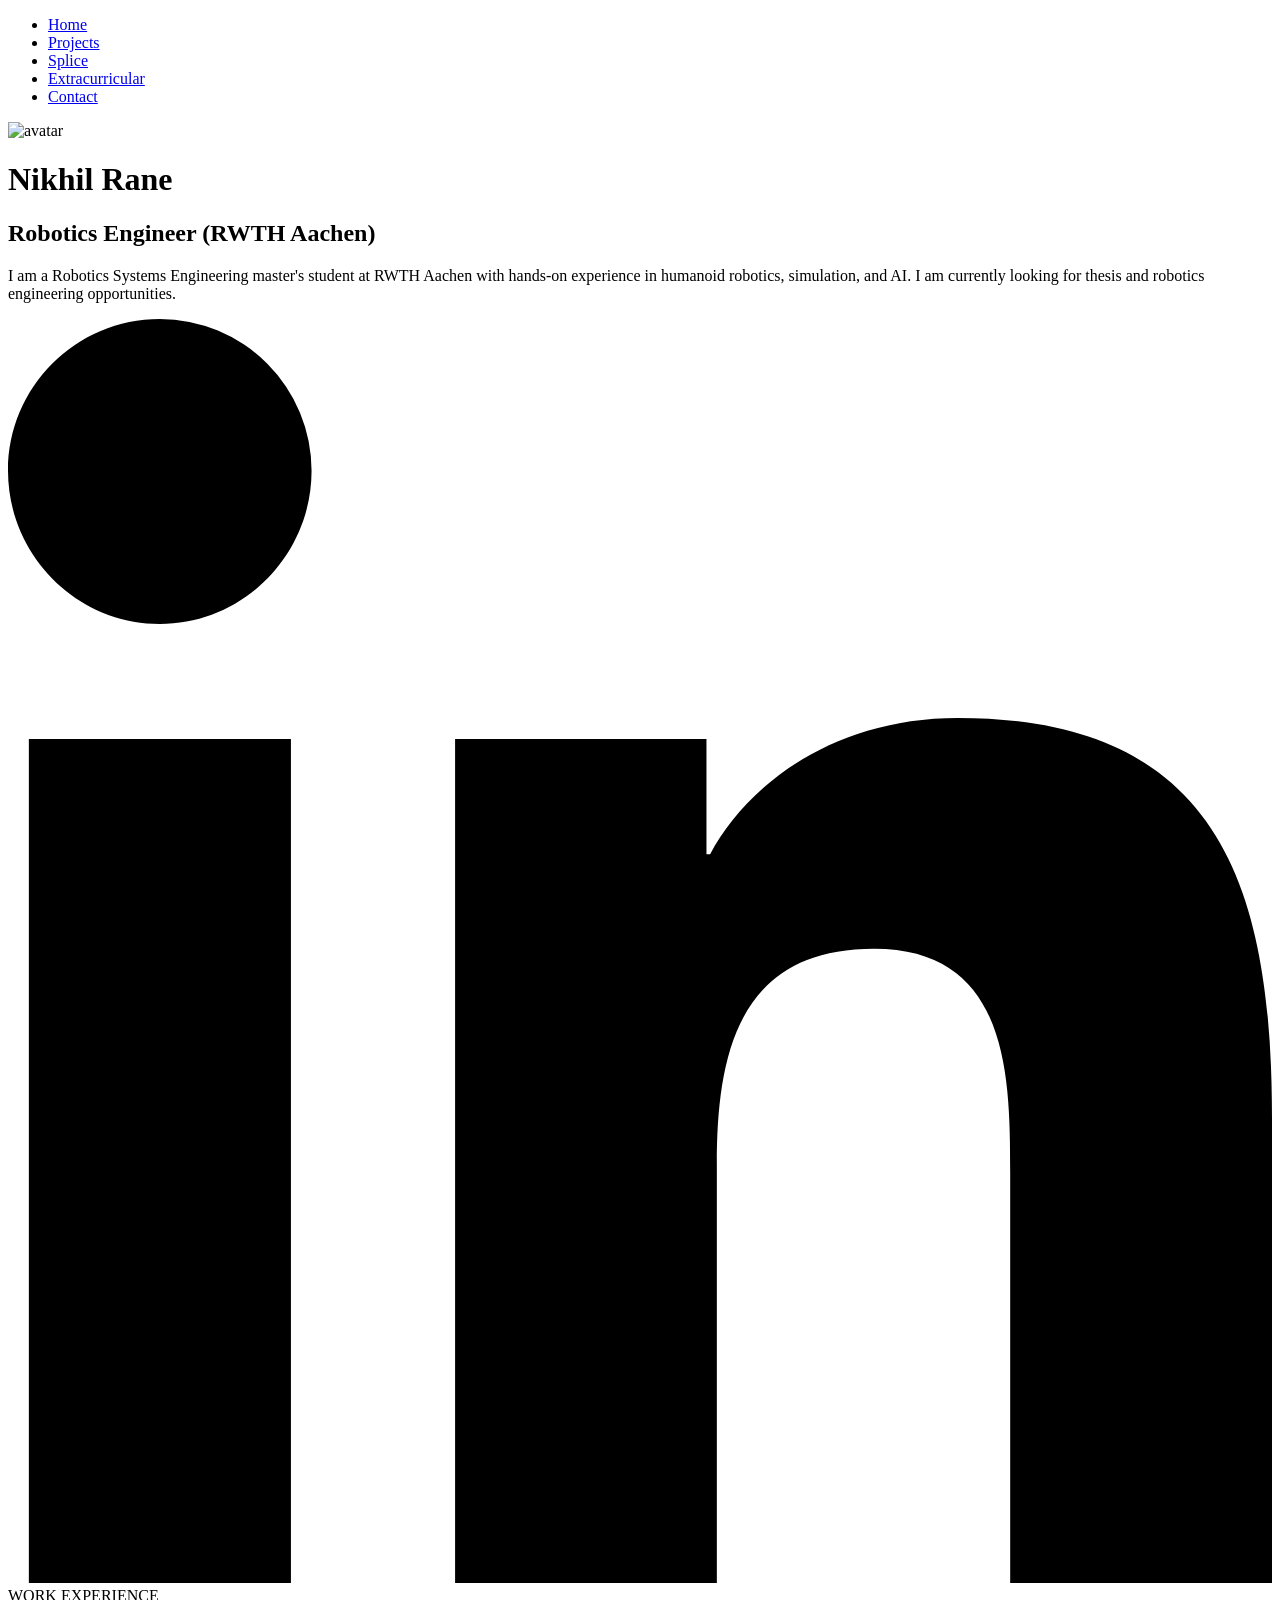
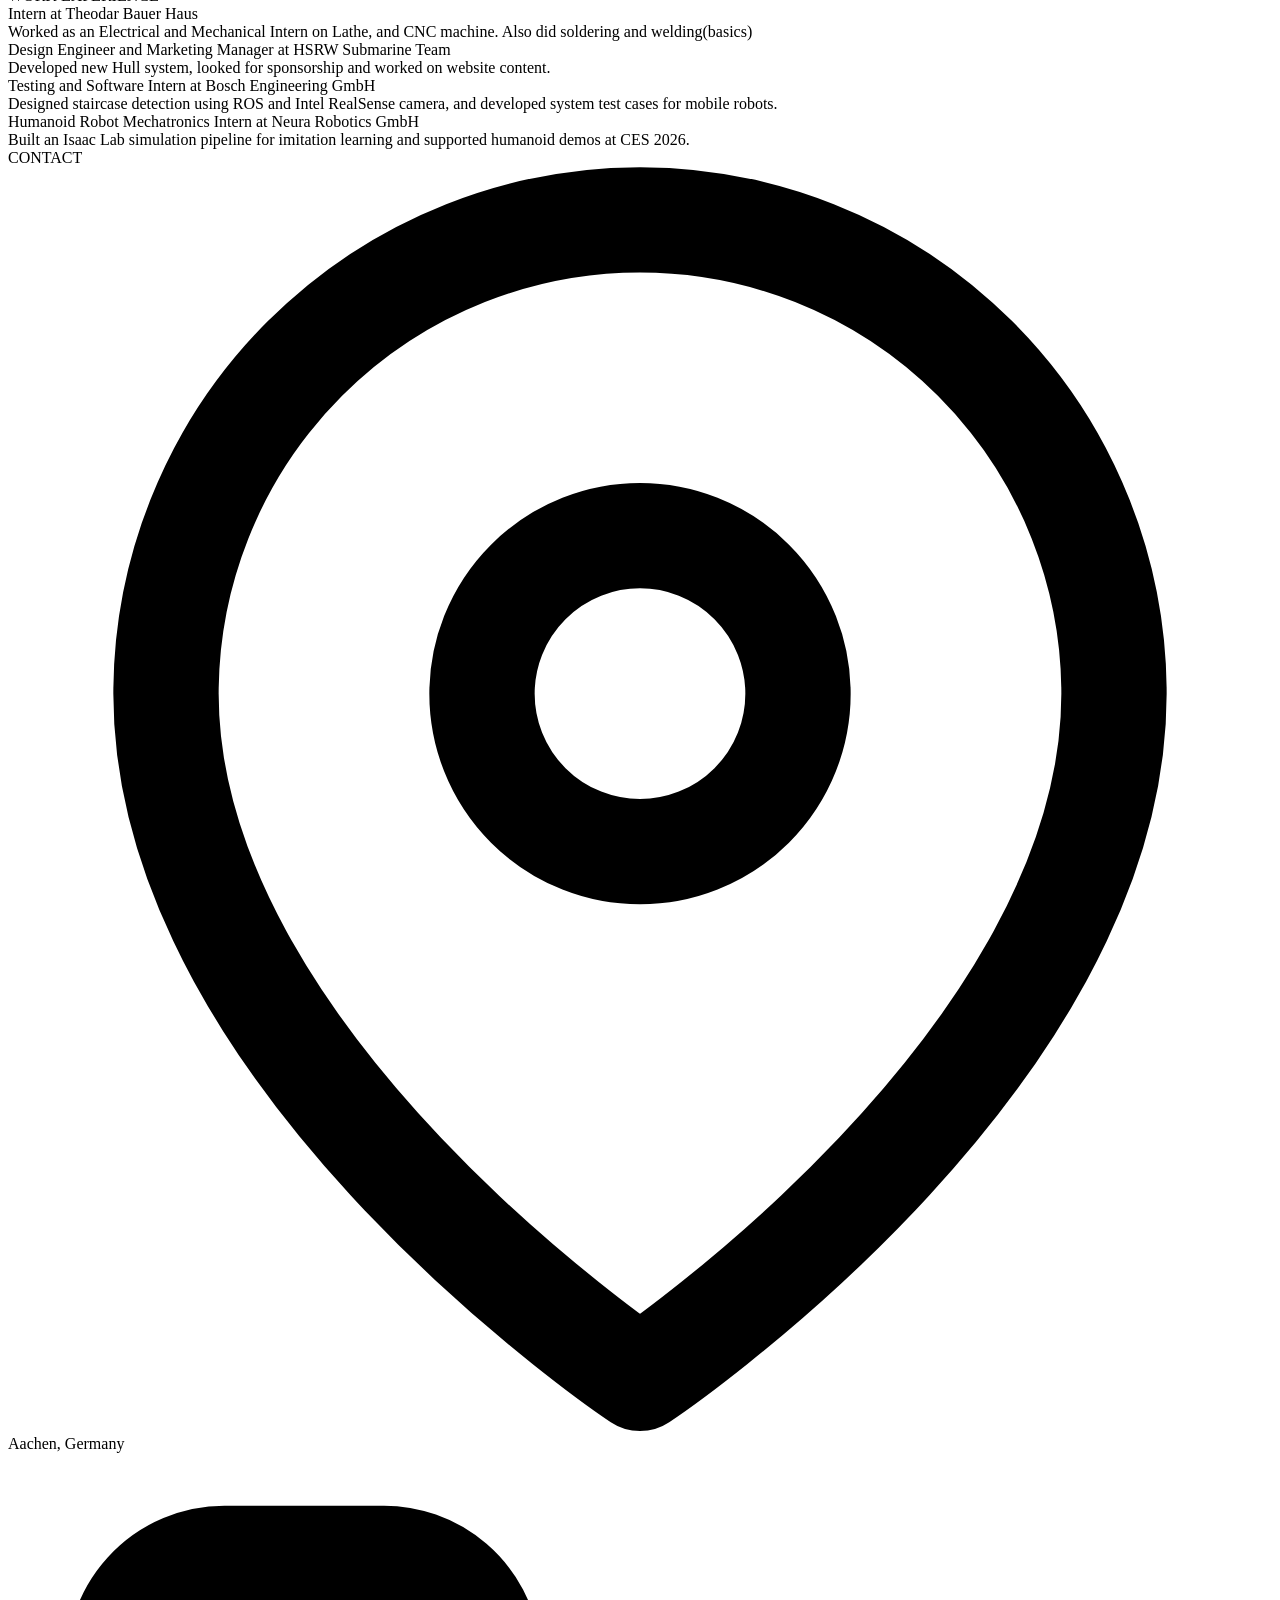
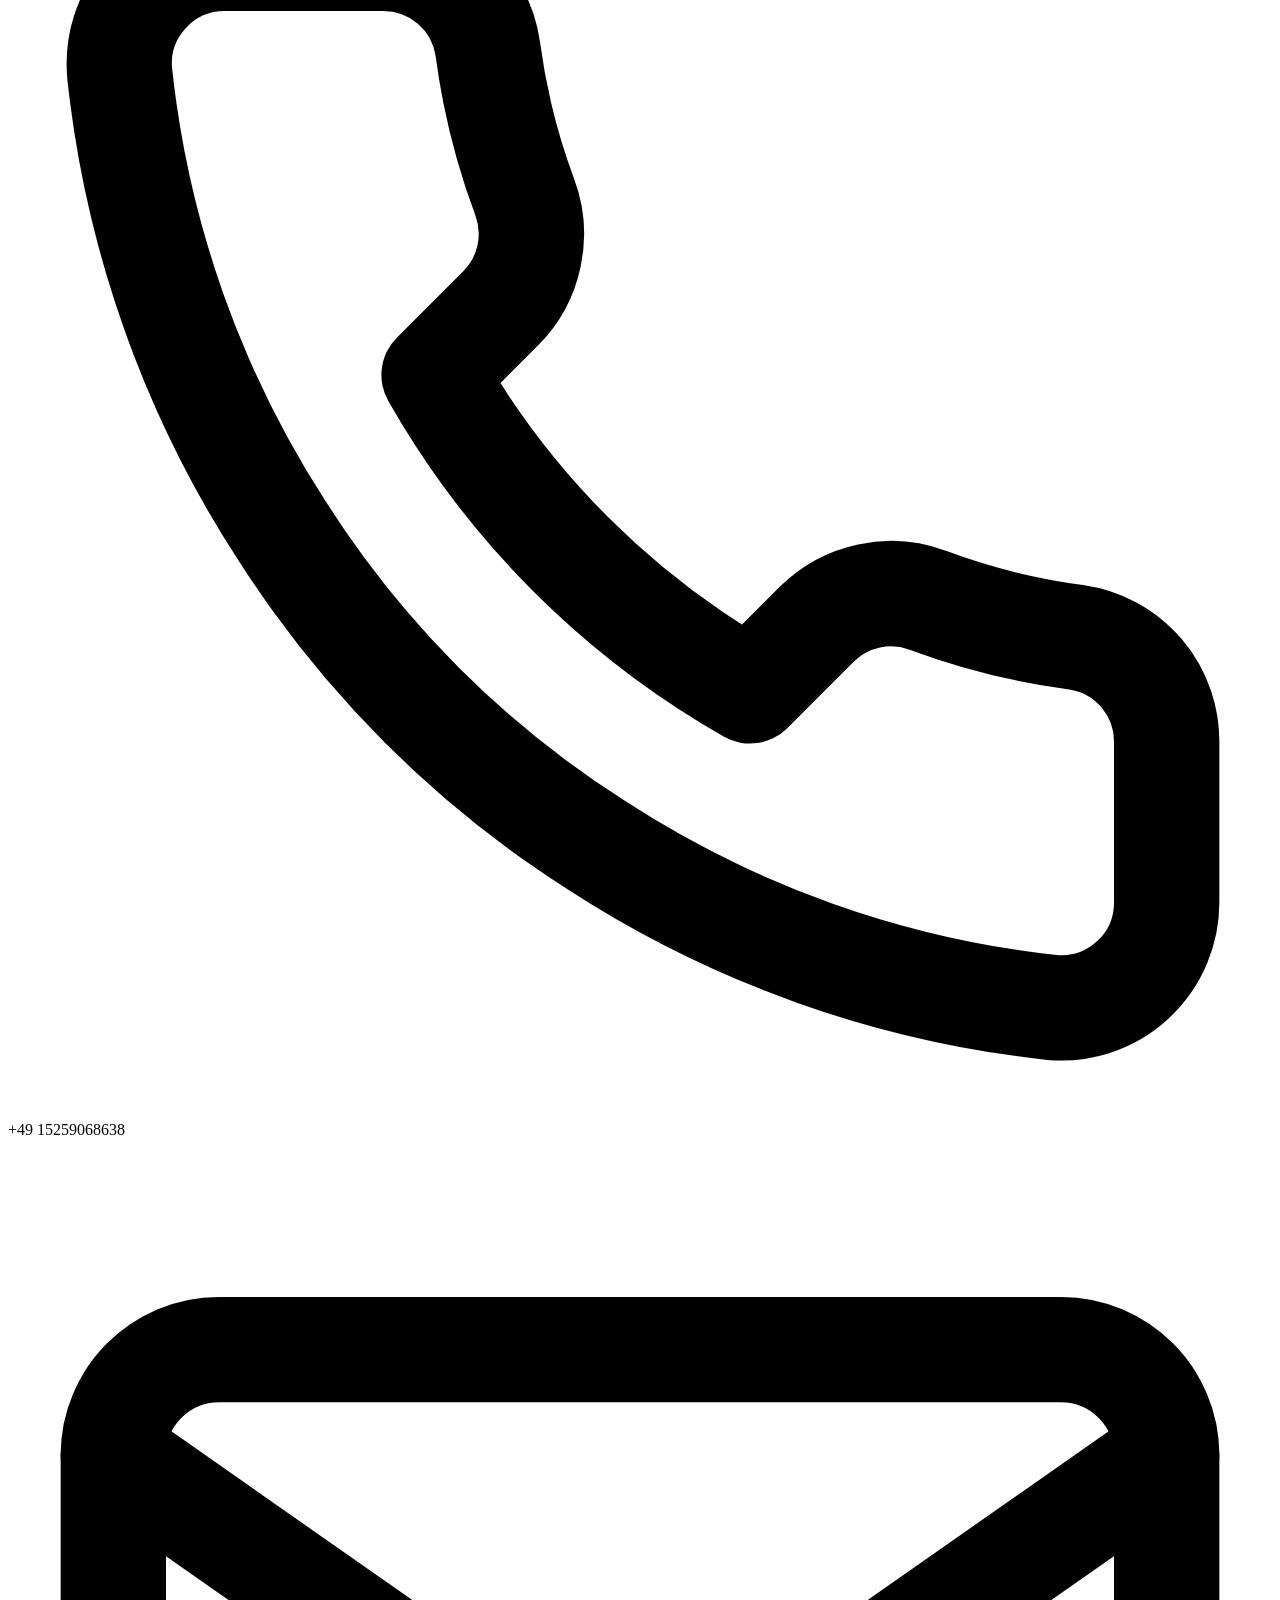
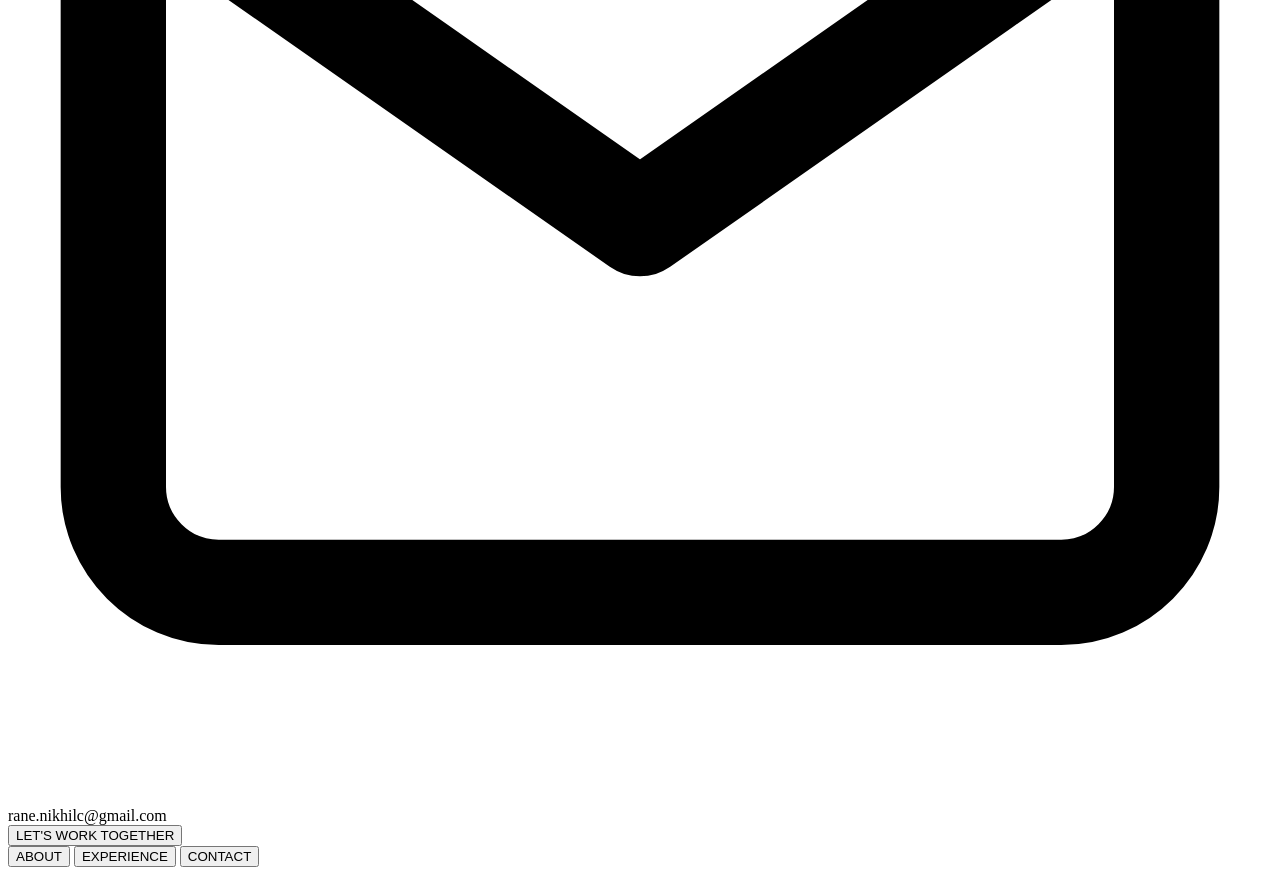
==== index.html @ 12a40ff7 "Update homepage profile and navigation. Co-authored-by: Cursor <cursoragent@cursor.com>" ====
<!DOCTYPE html>
<html lang="en" >
<head>
  <meta charset="UTF-8">
  <title>Nikhil's Website</title>
  <link rel="stylesheet" href="https://cdnjs.cloudflare.com/ajax/libs/normalize/5.0.0/normalize.min.css">
  <meta name="viewport" content="width=device-width, initial-scale=1">
  <meta name="description" content=" Nikhil's Personal website">
  <meta name="keywords" content="nikhil, rane, nikerane, machine learning, deep learning, web development, robotics, ubuntu, c, c++, python, git" >
  
  <meta property="og:title" content="Nikhil's Personal website" />
  <meta property="og:type" content="website" />
  <meta data-react-helmet="true" property="og:image" content="https://images.unsplash.com/photo-1589561253898-768105ca91a8?ixid=MXwxMjA3fDB8MHxwaG90by1wYWdlfHx8fGVufDB8fHw%3D&ixlib=rb-1.2.1&auto=format&fit=crop&w=1349&q=80" />
  <meta data-react-helmet="true" property="og:image:type" content="image/jpeg" />
  <meta property="og:image:width" content="1349" />
  <meta property="og:image:height" content="901" />
  <meta property="og:url" content="https://nikerane.github.io" />

<link rel="stylesheet" href="./style.css">

<link rel="apple-touch-icon" href="https://img.icons8.com/emoji/48/000000/glasses-emoji.png">
<link rel="icon" type="image/x-icon" href="https://img.icons8.com/emoji/48/000000/sunglasses.png">
</head>
<body>

  <header> 
    <nav>
        <ul class="nav__links">
            <li><a href="./index.html"> Home</a></li>
            <li><a href="project.html"> Projects</a></li>
            <li><a href="./Splice.html"> Splice</a></li>
            <li><a href="./extracurricular.html"> Extracurricular</a></li>
            <li><a href="https://loving-wozniak-2f3c97.netlify.app/"> Contact</a></li>
        </ul>
    </nav>
</header>

<!-- partial:index.partial.html -->
<div class="card" data-state="#about">
  <div class="card-header">
    <div class="card-cover" style="background-image: url(./assets/images/User.jpg);"></div>
    <img class="card-avatar" src="assets/images/User.jpg" alt="avatar">
    <h1 class="card-fullname">Nikhil Rane</h1>
    <h2 class="card-jobtitle">Robotics Engineer (RWTH Aachen)</h2>
  </div>
  <div class="card-main">
    <div class="card-section is-active" id="about">
      <div class="card-content">
        <div class="card-subtitle"></div>
        <p class="card-desc">I am a Robotics Systems Engineering master's student at RWTH Aachen with hands-on experience in humanoid robotics, simulation, and AI.
                             I am currently looking for thesis and robotics engineering opportunities.
        </p>
      </div>
      <div class="card-social">
        <a href="https://www.linkedin.com/in/nikhil-chandramohan-rane/"><svg viewBox="0 0 24 24" xmlns="http://www.w3.org/2000/svg" >
            <path d="M23.994 24v-.001H24v-8.802c0-4.306-.927-7.623-5.961-7.623-2.42 0-4.044 1.328-4.707 2.587h-.07V7.976H8.489v16.023h4.97v-7.934c0-2.089.396-4.109 2.983-4.109 2.549 0 2.587 2.384 2.587 4.243V24zM.396 7.977h4.976V24H.396zM2.882 0C1.291 0 0 1.291 0 2.882s1.291 2.909 2.882 2.909 2.882-1.318 2.882-2.909A2.884 2.884 0 002.882 0z" /></svg></a>
      </div>
    </div>
    <div class="card-section" id="experience">
      <div class="card-content">
        <div class="card-subtitle">WORK EXPERIENCE</div>
        <div class="card-timeline">
          <div class="card-item" data-year="2017">
            <div class="card-item-title">Intern at <span>Theodar Bauer Haus</span></div>
            <div class="card-item-desc">Worked as an Electrical and Mechanical Intern
                                        on Lathe, and CNC machine. Also did soldering
                                        and welding(basics)
            </div>
          </div>
          <div class="card-item" data-year="2019">
            <div class="card-item-title">Design Engineer and Marketing Manager at <span>HSRW Submarine Team</span></div>
            <div class="card-item-desc">Developed new Hull system,
                                        looked for sponsorship and worked on website content.
            </div>
          </div>
          <div class="card-item" data-year="2021">
            <div class="card-item-title">Testing and Software Intern at <span>Bosch Engineering GmbH</span></div>
            <div class="card-item-desc">Designed staircase detection using ROS and Intel RealSense camera,
                                        and developed system test cases for mobile robots.
            </div>
          </div>
          <div class="card-item" data-year="2025">
            <div class="card-item-title">Humanoid Robot Mechatronics Intern at <span>Neura Robotics GmbH</span></div>
            <div class="card-item-desc">Built an Isaac Lab simulation pipeline for imitation learning
                                        and supported humanoid demos at CES 2026.
            </div>
          </div>
        </div>
      </div>
    </div>
    <div class="card-section" id="contact">
      <div class="card-content">
        <div class="card-subtitle">CONTACT</div>
        <div class="card-contact-wrapper">
          <div class="card-contact">
            <svg xmlns="http://www.w3.org/2000/svg" viewBox="0 0 24 24" fill="none" stroke="currentColor" stroke-width="2" stroke-linecap="round" stroke-linejoin="round">
              <path d="M21 10c0 7-9 13-9 13s-9-6-9-13a9 9 0 0118 0z" />
              <circle cx="12" cy="10" r="3" /></svg>
             Aachen, Germany
          </div>
          <div class="card-contact">
            <svg xmlns="http://www.w3.org/2000/svg" viewbox="0 0 24 24" fill="none" stroke="currentColor" stroke-width="2" stroke-linecap="round" stroke-linejoin="round">
              <path d="M22 16.92v3a2 2 0 01-2.18 2 19.79 19.79 0 01-8.63-3.07 19.5 19.5 0 01-6-6 19.79 19.79 0 01-3.07-8.67A2 2 0 014.11 2h3a2 2 0 012 1.72 12.84 12.84 0 00.7 2.81 2 2 0 01-.45 2.11L8.09 9.91a16 16 0 006 6l1.27-1.27a2 2 0 012.11-.45 12.84 12.84 0 002.81.7A2 2 0 0122 16.92z" /></svg>+49 15259068638</div>
          <div class="card-contact">
            <svg xmlns="http://www.w3.org/2000/svg" viewBox="0 0 24 24" fill="none" stroke="currentColor" stroke-width="2" stroke-linecap="round" stroke-linejoin="round">
              <path d="M4 4h16c1.1 0 2 .9 2 2v12c0 1.1-.9 2-2 2H4c-1.1 0-2-.9-2-2V6c0-1.1.9-2 2-2z" />
              <path d="M22 6l-10 7L2 6" /></svg>
                rane.nikhilc@gmail.com
          </div>
          <div>
            <a href="https://loving-wozniak-2f3c97.netlify.app">
              <button class="contact-me">LET'S WORK TOGETHER</button>
            </a>
            
          </div>
          
        </div>
      </div>
    </div>
    <div class="card-buttons">
      <button data-section="#about" class="is-active">ABOUT</button>
      <button data-section="#experience">EXPERIENCE</button>
      <button data-section="#contact">CONTACT</button>
    </div>
  </div>
</div>
<div class="heading" data-target-resolver>
</div>
<!-- partial -->
  <script  src="./script.js"></script>

</body>
</html>
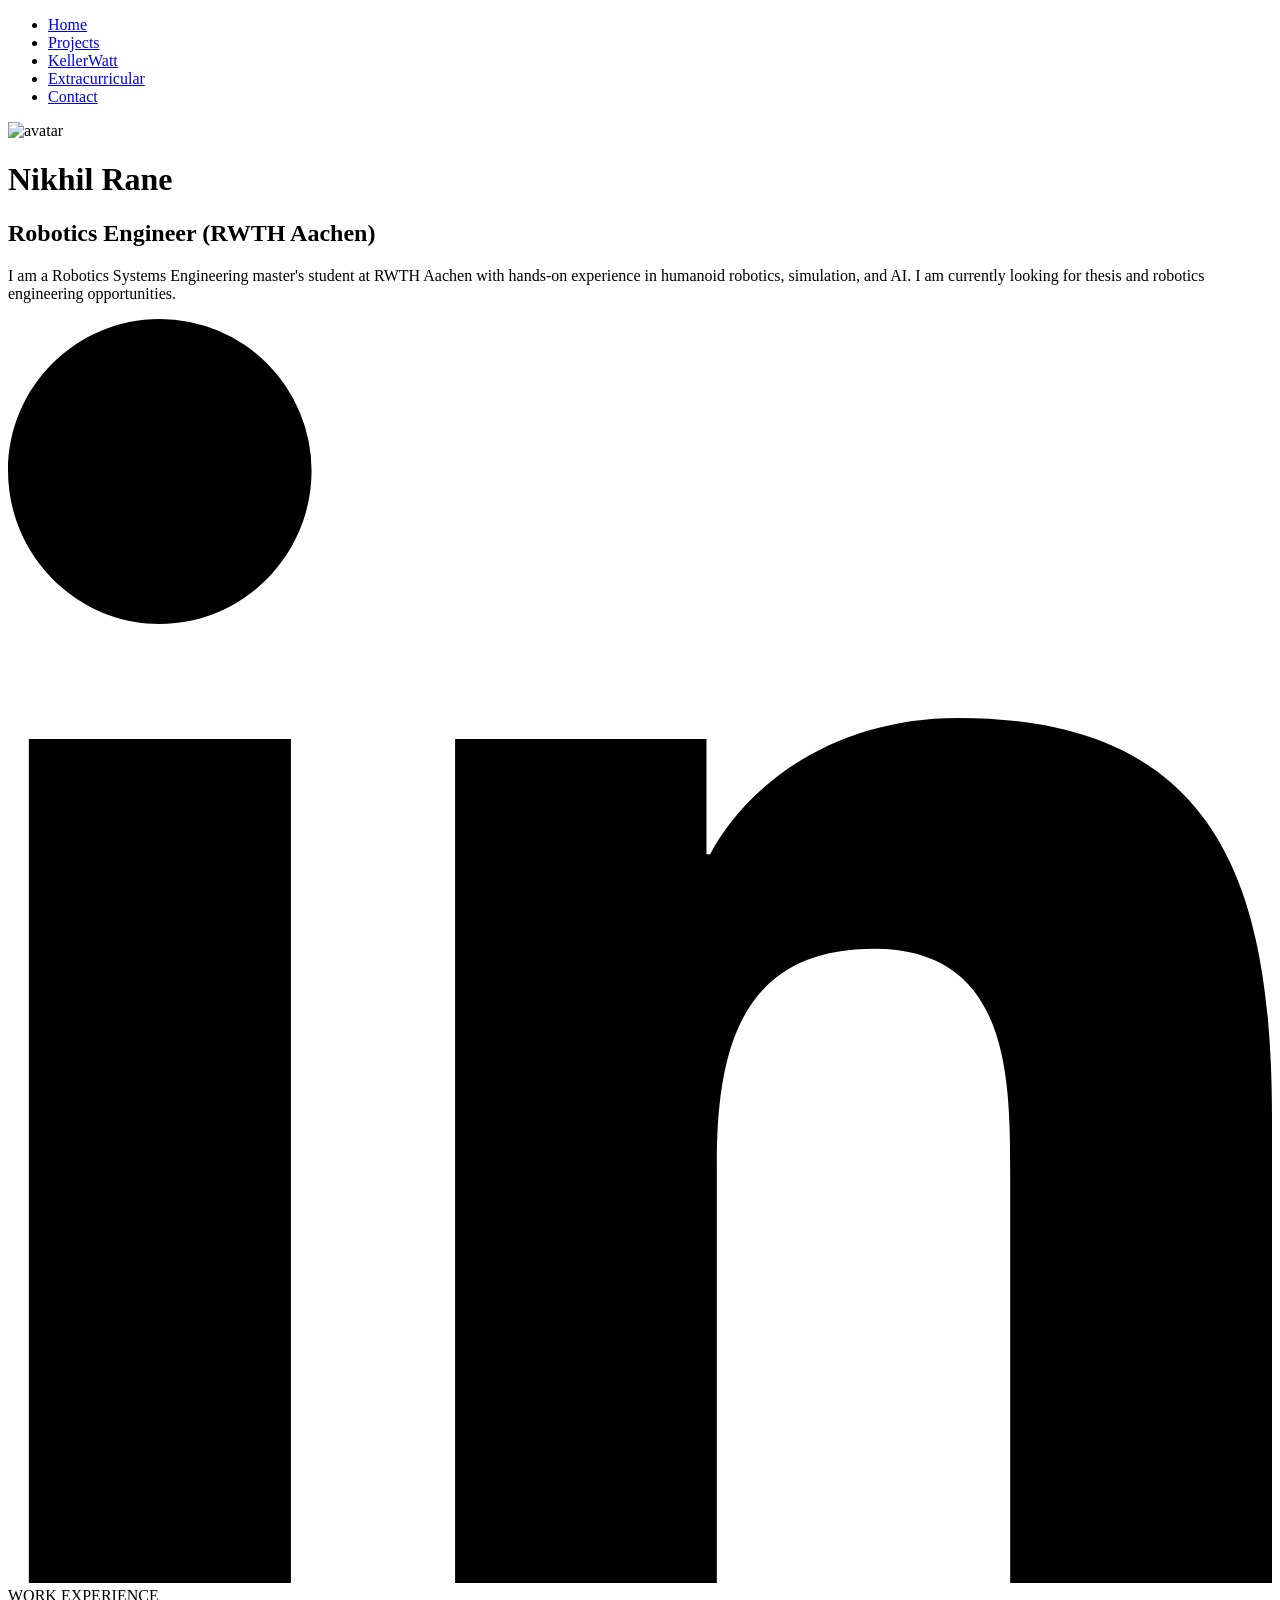
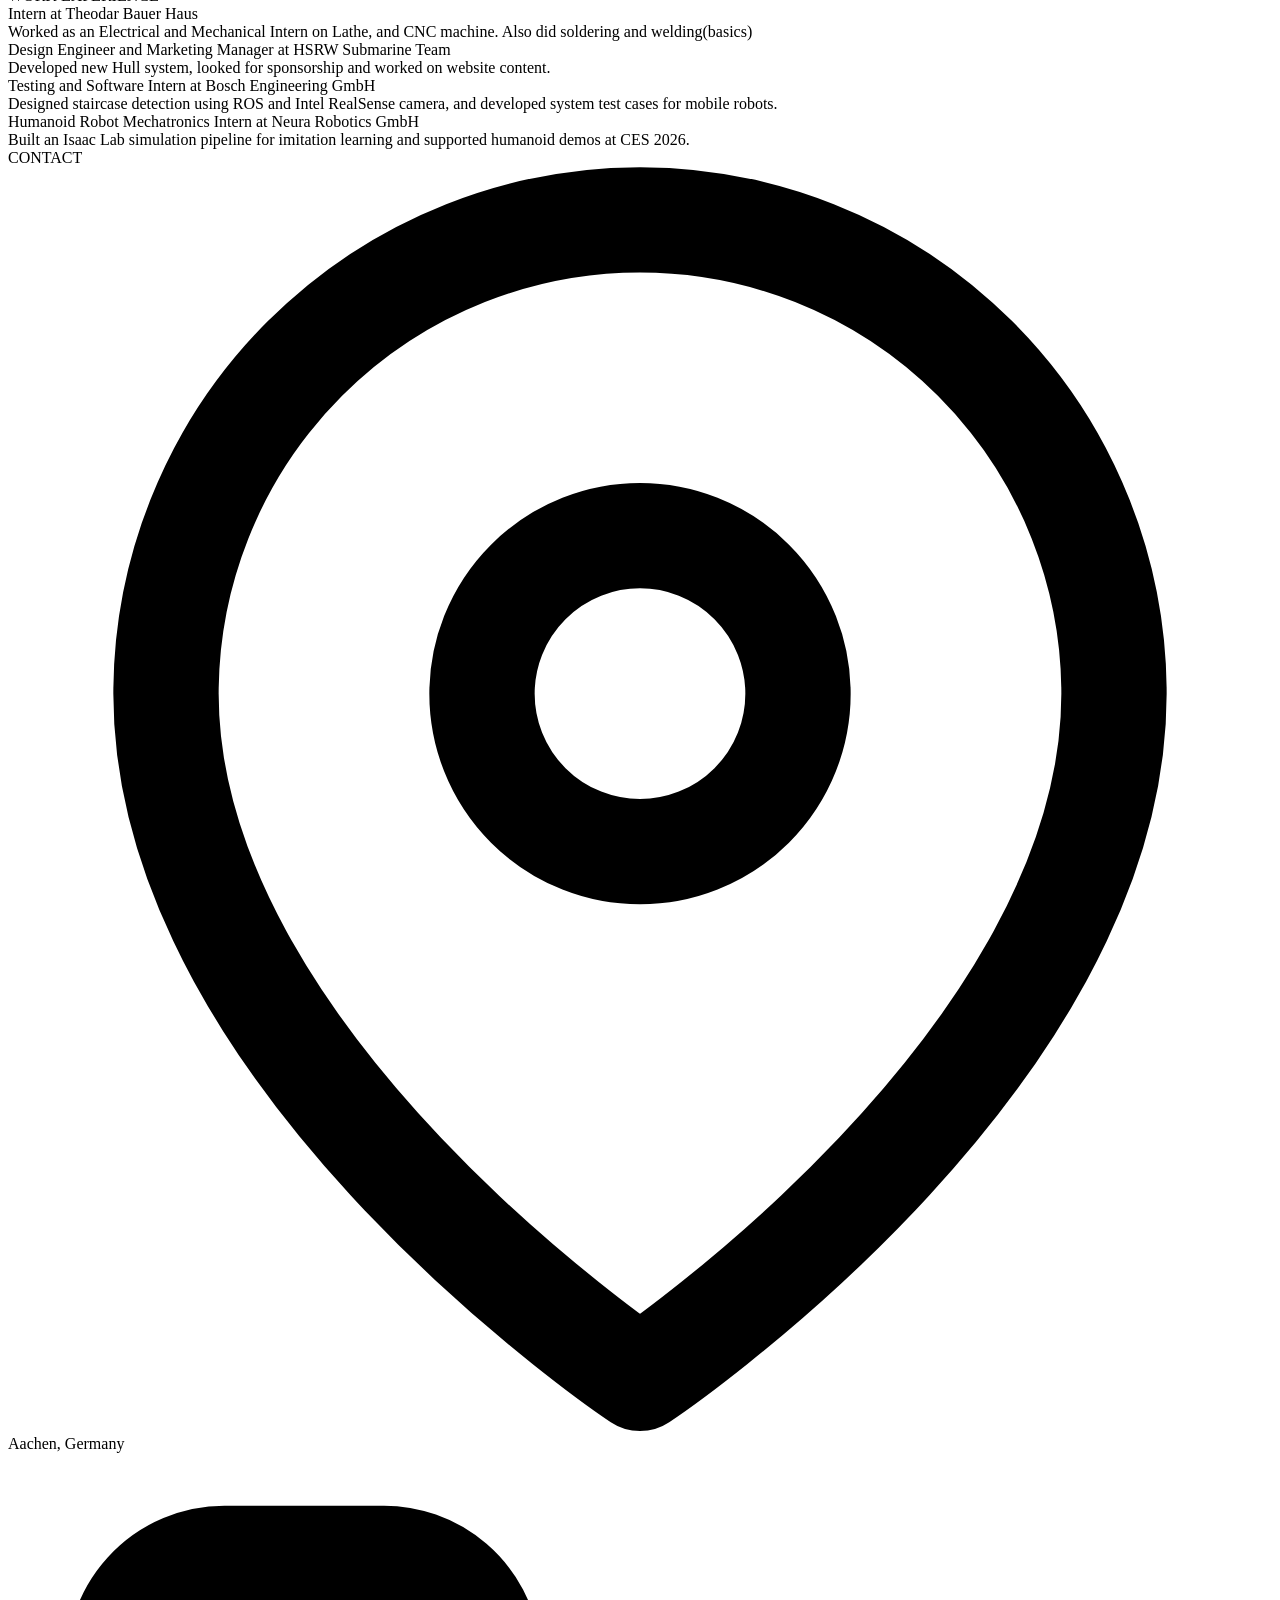
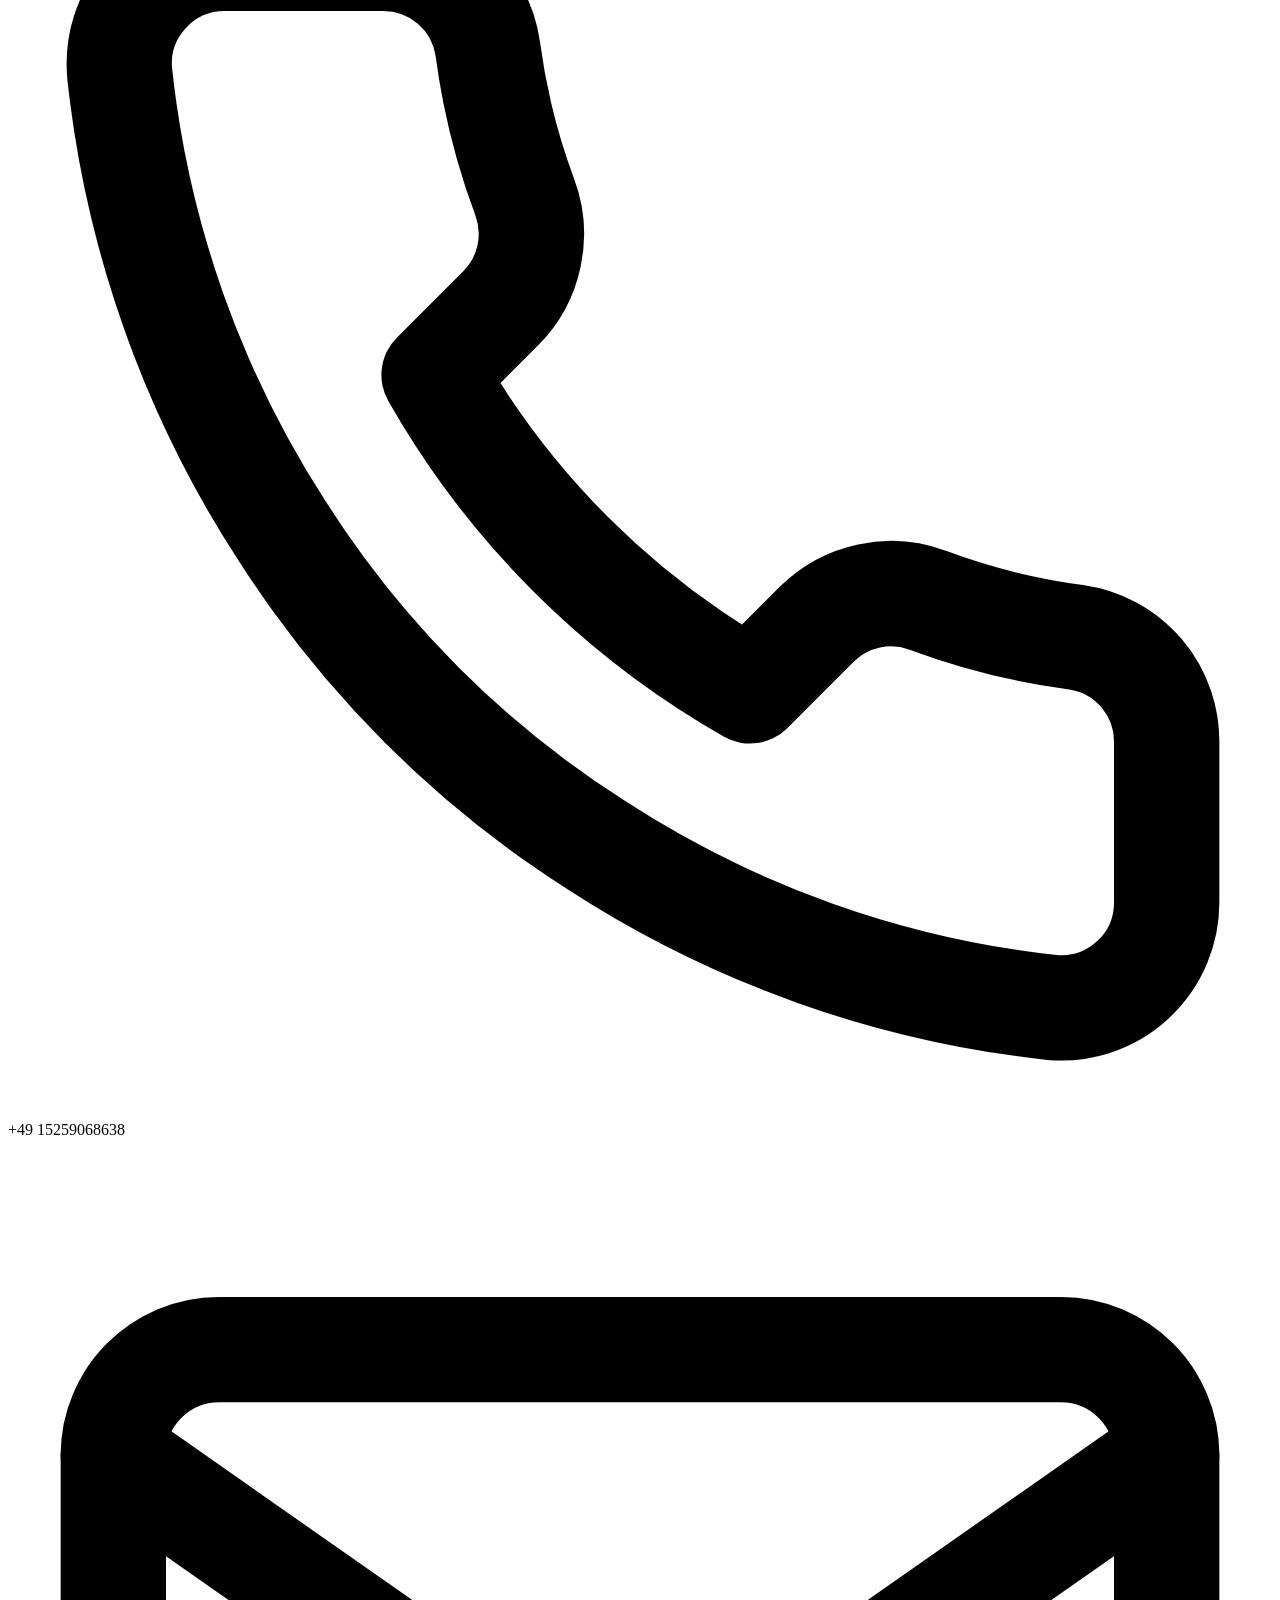
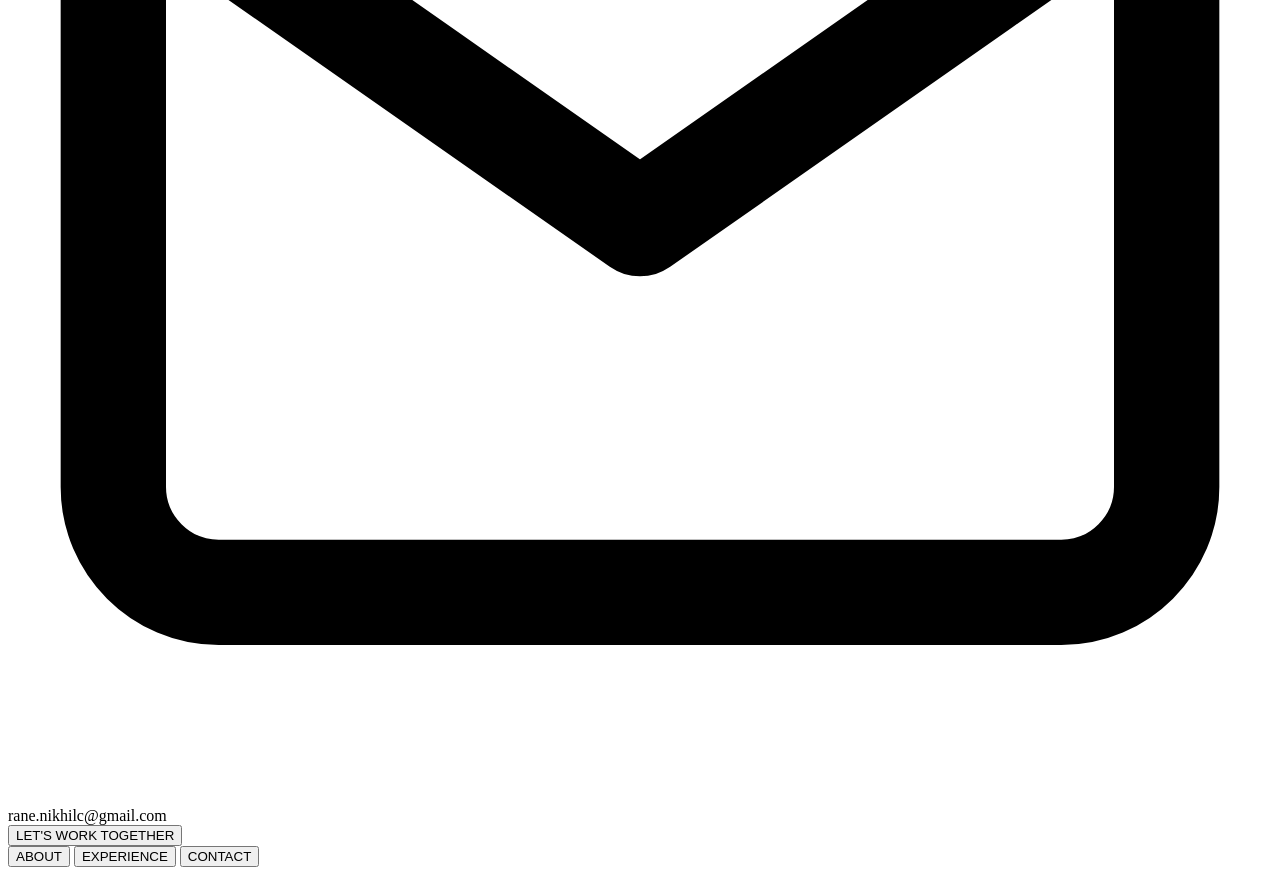
==== commit 59893e59: "Replace Splice with KellerWatt landing page - Remove Splice.html - Add KellerWatt package as kellerw" ====
--- a/index.html
+++ b/index.html
@@ -28,7 +28,7 @@
         <ul class="nav__links">
             <li><a href="./index.html"> Home</a></li>
             <li><a href="project.html"> Projects</a></li>
-            <li><a href="./Splice.html"> Splice</a></li>
+            <li><a href="./kellerwatt/index.html"> KellerWatt</a></li>
             <li><a href="./extracurricular.html"> Extracurricular</a></li>
             <li><a href="https://loving-wozniak-2f3c97.netlify.app/"> Contact</a></li>
         </ul>
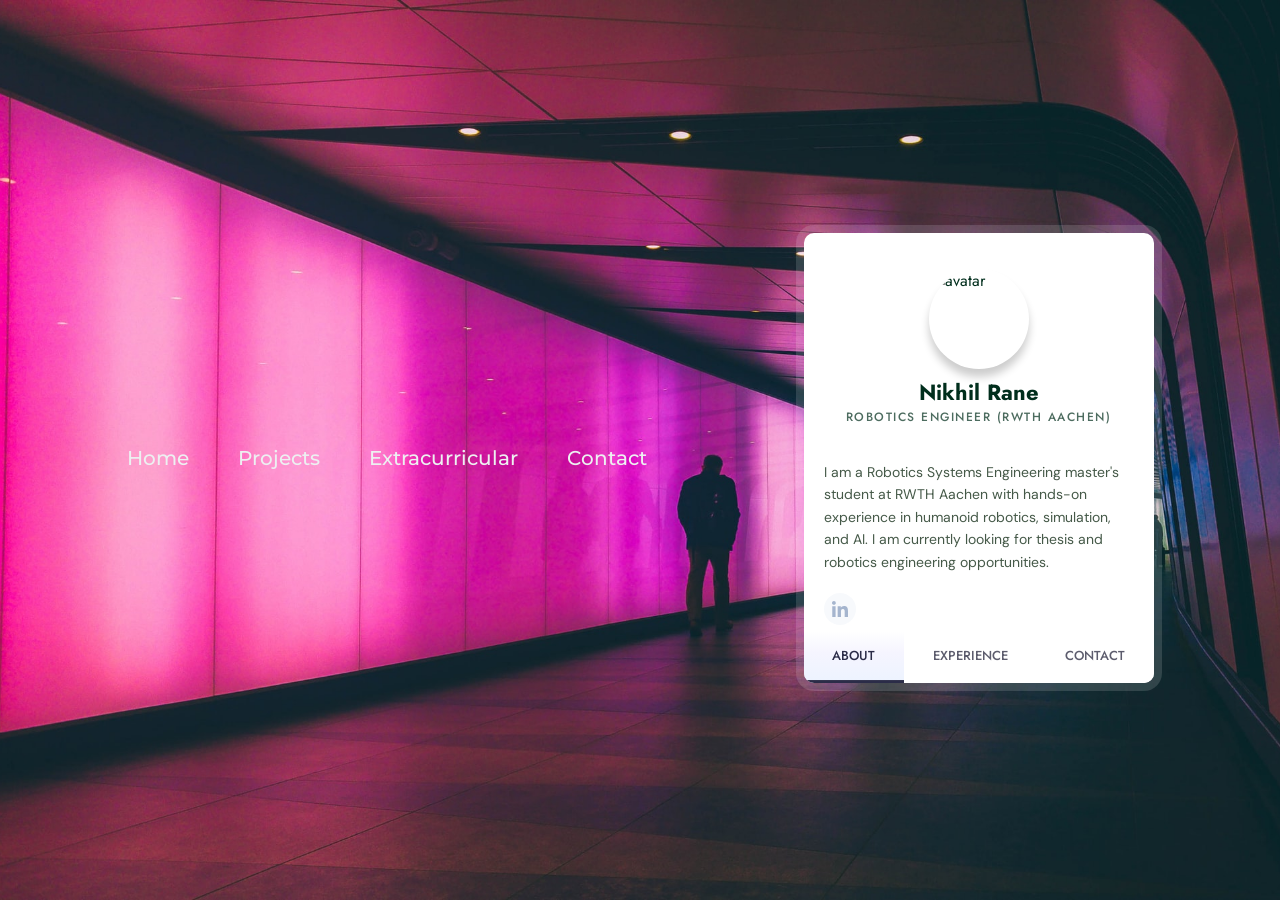
==== commit 47891228: "chore: remove KellerWatt references" ====
--- a/index.html
+++ b/index.html
@@ -28,7 +28,6 @@
         <ul class="nav__links">
             <li><a href="./index.html"> Home</a></li>
             <li><a href="project.html"> Projects</a></li>
-            <li><a href="./kellerwatt/index.html"> KellerWatt</a></li>
             <li><a href="./extracurricular.html"> Extracurricular</a></li>
             <li><a href="https://loving-wozniak-2f3c97.netlify.app/"> Contact</a></li>
         </ul>
--- a/style.css
+++ b/style.css
@@ -0,0 +1,467 @@
+@import url("https://fonts.googleapis.com/css?family=DM+Sans:400,500|Jost:400,500,600&display=swap");
+@import url('https://fonts.googleapis.com/css2?family=Montserrat:wght@500&display=swap');
+
+* {
+  box-sizing: border-box;
+}
+
+body {
+  color: #002e1c;
+  font-family: "Jost", sans-serif;
+  background-image: url(./assets/images/background.jpeg);
+  background-repeat: no-repeat;
+  background-size: cover;
+  background-position: center;
+  background-attachment: fixed;
+  min-height: 100vh;
+  display: -webkit-box;
+  display: flex;
+  flex-wrap: wrap;
+  padding: 20px;
+  overflow-y: auto;
+}
+
+.card {
+  max-width: 350px;
+  margin: auto;
+  overflow-y: hidden;
+  position: relative;
+  z-index: 1;
+  overflow-x: hidden;
+  background-color: white;
+  display: -webkit-box;
+  display: flex;
+  -webkit-transition: 0.3s;
+  transition: 0.3s;
+  -webkit-box-orient: vertical;
+  -webkit-box-direction: normal;
+          flex-direction: column;
+  border-radius: 10px;
+  box-shadow: 0 0 0 8px rgba(255, 255, 255, 0.137);
+}
+
+.card[data-state="#about"] {
+  height: 450px;
+}
+.card[data-state="#about"] .card-main {
+  padding-top: 0;
+}
+
+.card[data-state="#contact"] {
+  height: 430px;
+}
+
+.card[data-state="#experience"] {
+  height: 550px;
+}
+
+.card.is-active .card-header {
+  height: 80px;
+}
+.card.is-active .card-cover {
+  height: 100px;
+  top: -50px;
+}
+.card.is-active .card-avatar {
+  -webkit-transform: none;
+          transform: none;
+  left: 20px;
+  width: 50px;
+  height: 50px;
+  bottom: 10px;
+}
+.card.is-active .card-fullname,
+.card.is-active .card-jobtitle {
+  left: 86px;
+  -webkit-transform: none;
+          transform: none;
+}
+.card.is-active .card-fullname {
+  bottom: 18px;
+  font-size: 19px;
+}
+.card.is-active .card-jobtitle {
+  bottom: 16px;
+  letter-spacing: 1px;
+  font-size: 10px;
+}
+
+.card-header {
+  position: relative;
+  display: -webkit-box;
+  display: flex;
+  height: 200px;
+  flex-shrink: 0;
+  width: 100%;
+  -webkit-transition: 0.3s;
+  transition: 0.3s;
+}
+.card-header * {
+  -webkit-transition: 0.3s;
+  transition: 0.3s;
+}
+
+.card-cover {
+  width: 100%;
+  height: 100%;
+  position: absolute;
+  height: 160px;
+  top: -20%;
+  left: 0;
+  will-change: top;
+  background-size: cover;
+  background-position: center;
+  -webkit-filter: blur(30px);
+          filter: blur(30px);
+  -webkit-transform: scale(1.2);
+          transform: scale(1.2);
+  -webkit-transition: 0.5s;
+  transition: 0.5s;
+}
+
+.card-avatar {
+  width: 100px;
+  height: 100px;
+  box-shadow: 0 8px 8px rgba(0, 0, 0, 0.2);
+  border-radius: 50%;
+  -o-object-position: center;
+     object-position: center;
+  -o-object-fit: cover;
+     object-fit: cover;
+  position: absolute;
+  bottom: 0;
+  left: 50%;
+  -webkit-transform: translateX(-50%) translateY(-64px);
+          transform: translateX(-50%) translateY(-64px);
+}
+
+.card-fullname {
+  position: absolute;
+  bottom: 0;
+  font-size: 22px;
+  font-weight: 700;
+  text-align: center;
+  white-space: nowrap;
+  -webkit-transform: translateY(-10px) translateX(-50%);
+          transform: translateY(-10px) translateX(-50%);
+  left: 50%;
+}
+
+.card-jobtitle {
+  position: absolute;
+  bottom: 0;
+  font-size: 12px;
+  white-space: nowrap;
+  font-weight: 500;
+  opacity: 0.7;
+  text-transform: uppercase;
+  letter-spacing: 1.5px;
+  margin: 0;
+  left: 50%;
+  -webkit-transform: translateX(-50%) translateY(-7px);
+          transform: translateX(-50%) translateY(-7px);
+}
+
+.card-main {
+  position: relative;
+  -webkit-box-flex: 1;
+          flex: 1;
+  display: -webkit-box;
+  display: flex;
+  padding-top: 10px;
+  -webkit-box-orient: vertical;
+  -webkit-box-direction: normal;
+          flex-direction: column;
+}
+
+.card-subtitle {
+  font-weight: 700;
+  font-size: 13px;
+  margin-bottom: 8px;
+}
+
+.card-content {
+  padding: 20px;
+}
+
+.card-desc {
+  line-height: 1.6;
+  color: #011d06bb;
+  font-size: 14px;
+  margin: 0;
+  font-weight: 400;
+  font-family: "DM Sans", sans-serif;
+}
+
+.card-social {
+  display: -webkit-box;
+  display: flex;
+  -webkit-box-align: center;
+          align-items: center;
+  padding: 0 20px;
+  margin-bottom: 30px;
+}
+.card-social svg {
+  fill: #a5b5ce;
+  width: 16px;
+  display: block;
+  -webkit-transition: 0.3s;
+  transition: 0.3s;
+}
+.card-social a {
+  color: #8797a1;
+  height: 32px;
+  width: 32px;
+  border-radius: 50%;
+  display: -webkit-inline-box;
+  display: inline-flex;
+  -webkit-box-align: center;
+          align-items: center;
+  -webkit-box-pack: center;
+          justify-content: center;
+  -webkit-transition: 0.3s;
+  transition: 0.3s;
+  background-color: rgba(93, 133, 193, 0.05);
+  border-radius: 50%;
+  margin-right: 10px;
+}
+.card-social a:hover svg {
+  fill: #637faa;
+}
+.card-social a:last-child {
+  margin-right: 0;
+}
+
+.card-buttons {
+  display: -webkit-box;
+  display: flex;
+  background-color: #fff;
+  margin-top: auto;
+  position: -webkit-sticky;
+  position: sticky;
+  bottom: 0;
+  left: 0;
+}
+.card-buttons button {
+  -webkit-box-flex: 1;
+          flex: 1 1 auto;
+  -webkit-user-select: none;
+     -moz-user-select: none;
+      -ms-user-select: none;
+          user-select: none;
+  background: 0;
+  font-size: 13px;
+  border: 0;
+  padding: 15px 5px;
+  cursor: pointer;
+  color: #5c5c6d;
+  -webkit-transition: 0.3s;
+  transition: 0.3s;
+  font-family: "Jost", sans-serif;
+  font-weight: 500;
+  outline: 0;
+  border-bottom: 3px solid transparent;
+}
+.card-buttons button.is-active, .card-buttons button:hover {
+  color: #2b2c48;
+  border-bottom: 3px solid #2b2c48;;
+  background: -webkit-gradient(linear, left top, left bottom, from(rgba(127, 199, 231, 0)), color-stop(44%, rgba(207, 204, 255, 0.2)), to(rgba(211, 226, 255, 0.4)));
+  background: linear-gradient(to bottom, rgba(127, 199, 231, 0) 0%, rgba(207, 204, 255, 0.2) 44%, rgba(211, 226, 255, 0.4) 100%);
+}
+
+.card-section {
+  display: none;
+}
+.card-section.is-active {
+  display: block;
+  -webkit-animation: fadeIn 0.6s both;
+          animation: fadeIn 0.6s both;
+}
+
+@-webkit-keyframes fadeIn {
+  0% {
+    opacity: 0;
+    -webkit-transform: translatey(40px);
+            transform: translatey(40px);
+  }
+  100% {
+    opacity: 1;
+  }
+}
+
+@keyframes fadeIn {
+  0% {
+    opacity: 0;
+    -webkit-transform: translatey(40px);
+            transform: translatey(40px);
+  }
+  100% {
+    opacity: 1;
+  }
+}
+.card-timeline {
+  margin-top: 30px;
+  position: relative;
+}
+.card-timeline:after {
+  background: -webkit-gradient(linear, left bottom, left top, from(rgba(134, 214, 243, 0)), to(#516acc));
+  background: linear-gradient(to top, rgba(134, 214, 243, 0) 0%, #516acc 100%);
+  content: "";
+  left: 42px;
+  width: 2px;
+  top: 0;
+  height: 100%;
+  position: absolute;
+  content: "";
+}
+
+.card-item {
+  position: relative;
+  padding-left: 60px;
+  padding-right: 20px;
+  padding-bottom: 30px;
+  z-index: 1;
+}
+.card-item:last-child {
+  padding-bottom: 5px;
+}
+.card-item:after {
+  content: attr(data-year);
+  width: 10px;
+  position: absolute;
+  top: 0;
+  left: 37px;
+  width: 8px;
+  height: 8px;
+  line-height: 0.6;
+  border: 2px solid #fff;
+  font-size: 11px;
+  text-indent: -35px;
+  border-radius: 50%;
+  color: rgba(134, 134, 134, 0.7);
+  background: -webkit-gradient(linear, left top, left bottom, from(#a0aee3), to(#516acc));
+  background: linear-gradient(to bottom, #a0aee3 0%, #516acc 100%);
+}
+
+.card-item-title {
+  font-weight: 500;
+  font-size: 14px;
+  margin-bottom: 5px;
+}
+
+.card-item-desc {
+  font-size: 13px;
+  color: #002415;
+  line-height: 1.5;
+  font-family: "DM Sans", sans-serif;
+}
+
+.card-contact-wrapper {
+  margin-top: 20px;
+}
+
+.card-contact {
+  display: -webkit-box;
+  display: flex;
+  -webkit-box-align: center;
+          align-items: center;
+  font-size: 13px;
+  color: #00251c;
+  font-family: "DM Sans", sans-serif;
+  line-height: 1.6;
+  cursor: pointer;
+}
+.card-contact + .card-contact {
+  margin-top: 16px;
+}
+.card-contact svg {
+  flex-shrink: 0;
+  width: 30px;
+  min-height: 34px;
+  margin-right: 12px;
+  -webkit-transition: 0.3s;
+  transition: 0.3s;
+  padding-right: 12px;
+  border-right: 1px solid #dfe2ec;
+}
+
+.contact-me {
+  border: 0;
+  outline: none;
+  background: -webkit-gradient(linear, left top, right top, from(rgba(83, 200, 239, 0.8)), color-stop(96%, rgba(81, 106, 204, 0.8)));
+  background: linear-gradient(to right, rgba(83, 200, 239, 0.8) 0%, rgba(81, 106, 204, 0.8) 96%);
+  box-shadow: 0 4px 6px rgba(0, 0, 0, 0.15);
+  color: #fff;
+  padding: 12px 16px;
+  width: 100%;
+  border-radius: 5px;
+  margin-top: 25px;
+  cursor: pointer;
+  font-size: 14px;
+  font-weight: 500;
+  font-family: "Jost", sans-serif;
+  -webkit-transition: 0.3s;
+  transition: 0.3s;
+}
+
+
+li, a, button{
+  font-family: "Montserrat", sans-serif;
+  font-weight: 500;
+  font-size: 20px;
+  color: #edf0f1;
+   text-decoration: none;
+   
+}
+
+header{
+  display: flex;
+  justify-content:flex-end;
+  align-items: center;
+  padding: 10px 3%;
+}
+
+.logo{
+  cursor: pointer;
+  margin-right: auto;
+}
+
+.nav__links{
+  list-style: none;
+}
+
+.nav__links li{
+  display: inline-block;
+  padding: 0 22px;
+}
+
+.nav__links li a {
+  transition: all 0.3s ease 0; 
+  
+}
+
+.nav__links li a:hover {
+  color: #2b2c48;; 
+  transition: 1s;
+}
+
+
+.heading {
+  color: #eee;
+  font-size: 15px;
+  font-weight: 300;
+  text-transform: uppercase;
+  font-style: italic;
+  position: fixed;
+  bottom: 0; 
+  width:100%; 
+  text-align: center;
+  color: white;
+  animation-timing-function: ease;
+}
+
+@media only screen and (max-width: 500px){
+  .heading{
+    display: none;
+  }
+}
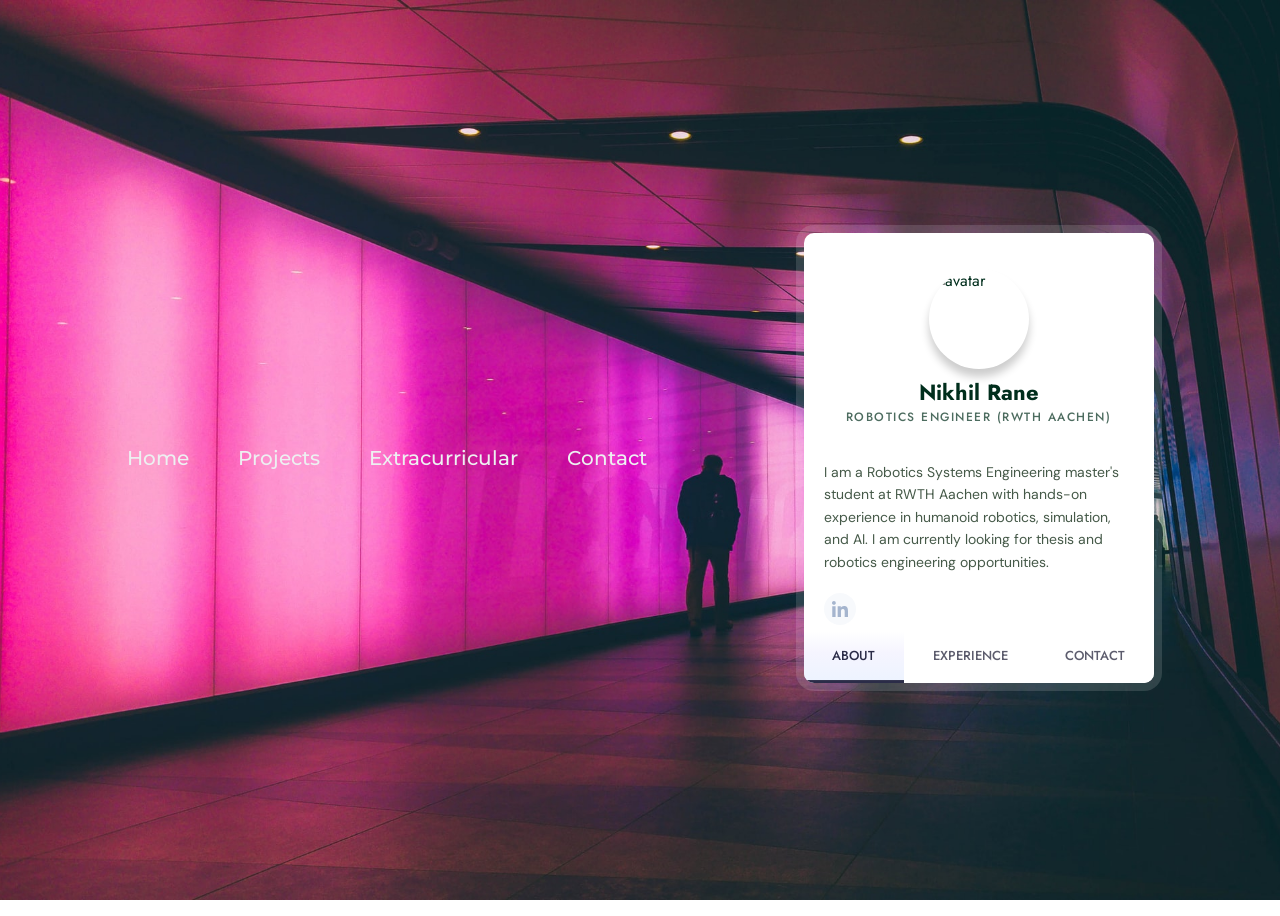
==== commit e2e7d492: "feat: add animated Neuro Noise background" ====
--- a/index.html
+++ b/index.html
@@ -22,6 +22,8 @@
 <link rel="icon" type="image/x-icon" href="https://img.icons8.com/emoji/48/000000/sunglasses.png">
 </head>
 <body>
+
+  <div class="shader-background" id="shader-background" aria-hidden="true"></div>
 
   <header> 
     <nav>
@@ -126,6 +128,7 @@
 <div class="heading" data-target-resolver>
 </div>
 <!-- partial -->
+  <script type="module" src="./assets/js/background-shader.js"></script>
   <script  src="./script.js"></script>
 
 </body>
--- a/style.css
+++ b/style.css
@@ -21,7 +21,28 @@
   overflow-y: auto;
 }
 
+.shader-background {
+  position: fixed;
+  inset: 0;
+  z-index: 0;
+  overflow: hidden;
+  pointer-events: none;
+  opacity: 0;
+  transition: opacity 0.8s ease;
+}
+
+.shader-background.is-ready {
+  opacity: 1;
+}
+
+.shader-background canvas {
+  display: block;
+  width: 100%;
+  height: 100%;
+}
+
 .card {
+  width: 100%;
   max-width: 350px;
   margin: auto;
   overflow-y: hidden;
@@ -73,17 +94,26 @@
 .card.is-active .card-fullname,
 .card.is-active .card-jobtitle {
   left: 86px;
+  right: 16px;
   -webkit-transform: none;
           transform: none;
+  margin: 0;
+  overflow: hidden;
+  text-align: left;
+  text-overflow: ellipsis;
 }
 .card.is-active .card-fullname {
-  bottom: 18px;
+  top: 17px;
+  bottom: auto;
   font-size: 19px;
+  line-height: 1.2;
 }
 .card.is-active .card-jobtitle {
-  bottom: 16px;
+  top: 47px;
+  bottom: auto;
   letter-spacing: 1px;
   font-size: 10px;
+  line-height: 1.2;
 }
 
 .card-header {
@@ -419,6 +449,8 @@
   justify-content:flex-end;
   align-items: center;
   padding: 10px 3%;
+  position: relative;
+  z-index: 1;
 }
 
 .logo{
@@ -458,6 +490,7 @@
   text-align: center;
   color: white;
   animation-timing-function: ease;
+  z-index: 1;
 }
 
 @media only screen and (max-width: 500px){
@@ -465,3 +498,44 @@
     display: none;
   }
 }
+
+@media only screen and (max-width: 768px) {
+  body {
+    display: block;
+    min-height: 100svh;
+    padding: 16px;
+    background-attachment: scroll;
+  }
+
+  header {
+    width: 100%;
+    justify-content: center;
+    padding: 0 0 16px;
+  }
+
+  nav,
+  .nav__links {
+    width: 100%;
+  }
+
+  .nav__links {
+    display: flex;
+    flex-wrap: wrap;
+    justify-content: center;
+    gap: 10px 16px;
+    margin: 0;
+    padding: 0;
+  }
+
+  .nav__links li {
+    padding: 0;
+  }
+
+  .nav__links li a {
+    font-size: 15px;
+  }
+
+  .card {
+    margin: 12px auto;
+  }
+}
